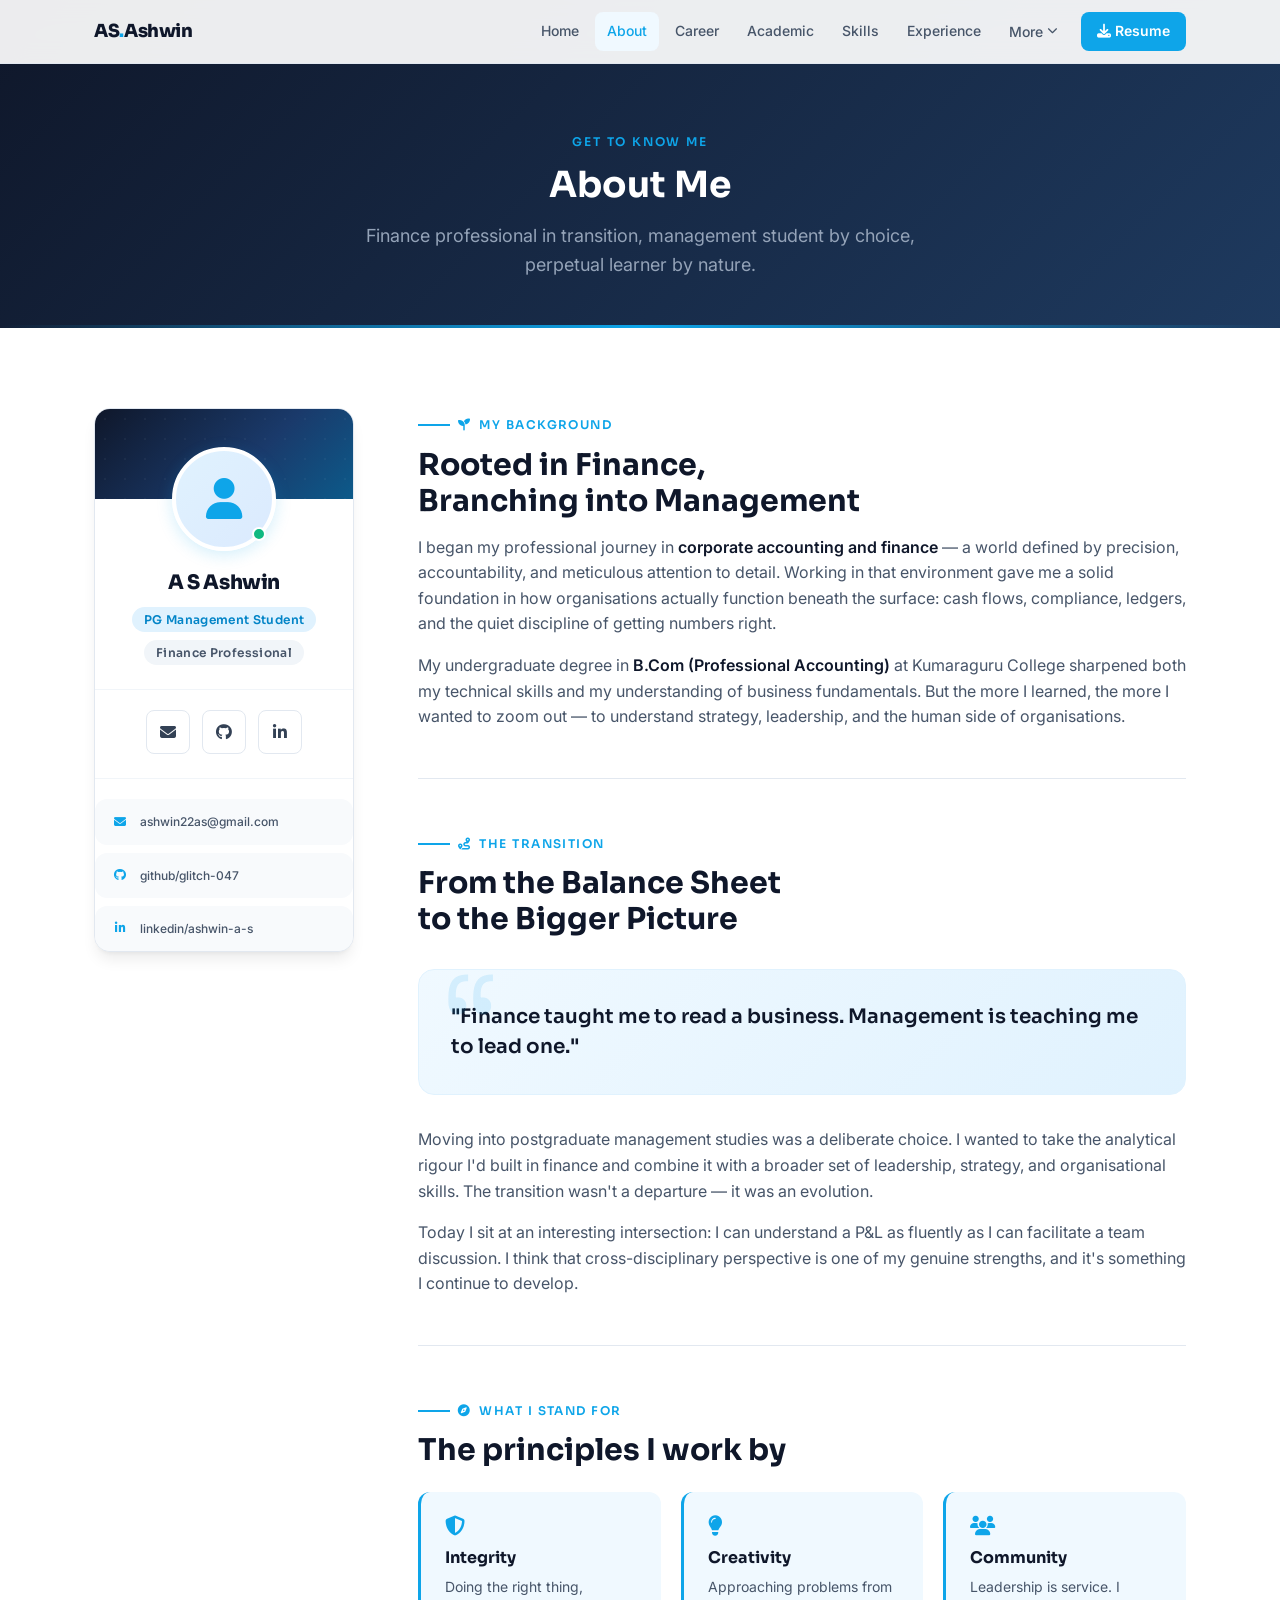
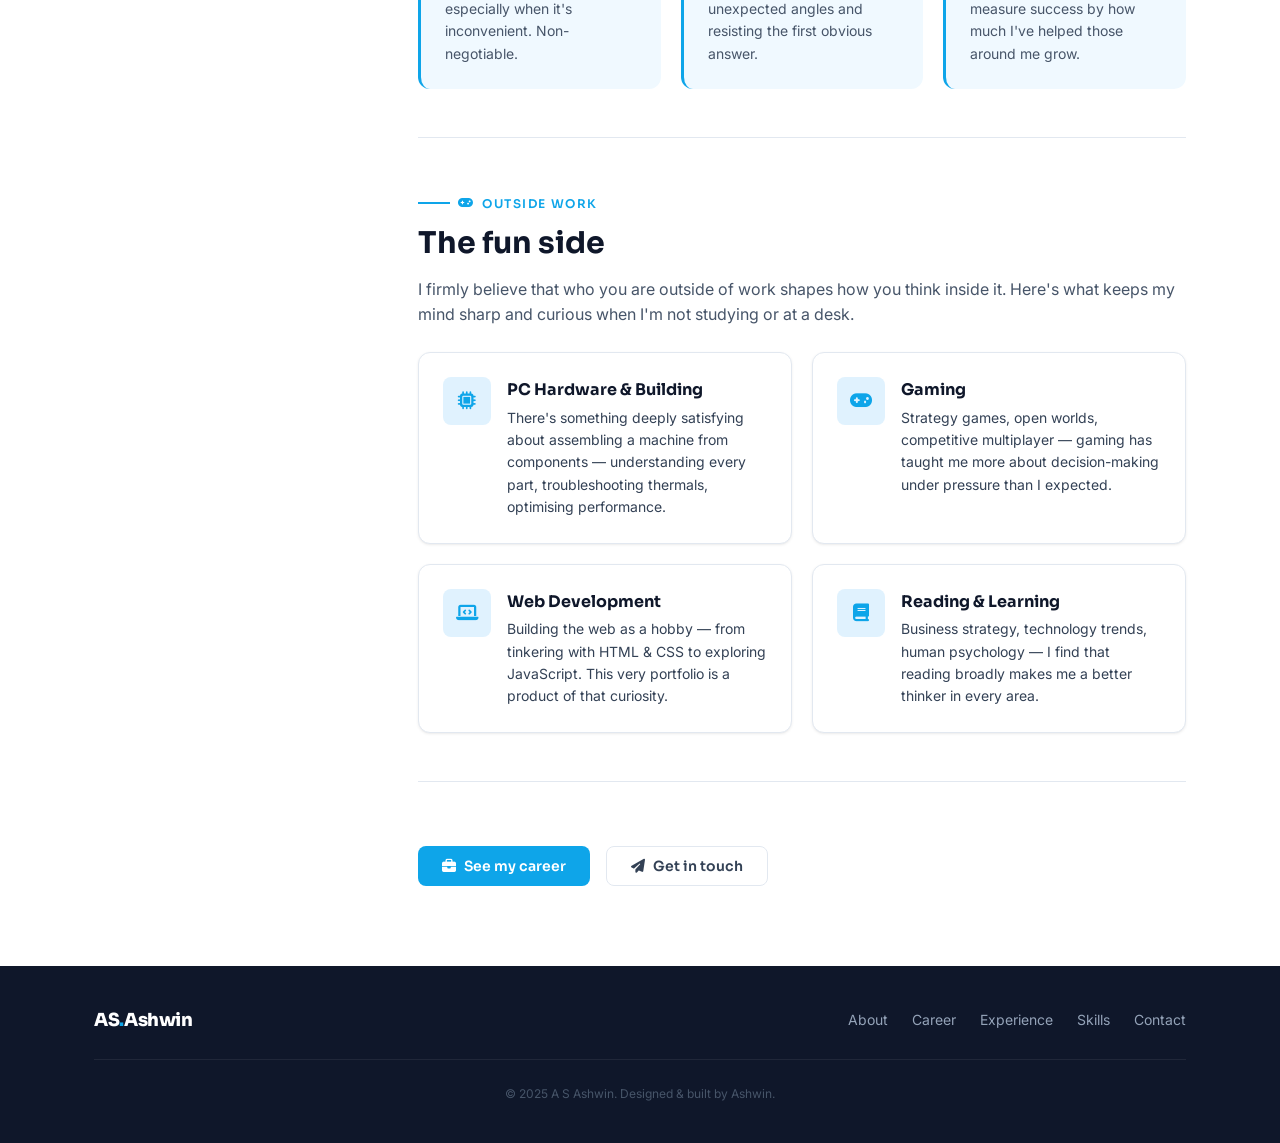
==== about.html @ 324b4b95 "Revamp about sidebar with new profile layout" ====
<!DOCTYPE html>
<html lang="en">
<head>
  <meta charset="UTF-8" />
  <meta name="viewport" content="width=device-width, initial-scale=1.0" />
  <title>About | A S Ashwin</title>
  <meta name="description" content="Learn more about A S Ashwin — finance background, postgraduate management journey, and personal interests." />
  <link rel="icon" href="favicon.ico" type="image/x-icon" />
  <link rel="stylesheet" href="https://cdnjs.cloudflare.com/ajax/libs/font-awesome/6.5.1/css/all.min.css" />
  <link rel="stylesheet" href="css/styles.css" />
  <style>
    /* ── About-specific layout ── */
    .about-main-layout {
      display: grid;
      grid-template-columns: 260px 1fr;
      gap: var(--space-16);
      align-items: start;
    }

    .about-sidebar {
      position: sticky;
      top: calc(var(--nav-height) + var(--space-8));
    }

    /* ── Profile card — redesigned ── */
    .profile-card {
      background: var(--white);
      border: 1px solid var(--slate-200);
      border-radius: var(--radius-xl);
      box-shadow: var(--shadow-lg);
      overflow: hidden;
      text-align: center;
    }

    /* Gradient banner at top */
    .profile-banner {
      height: 90px;
      background: linear-gradient(135deg, var(--slate-900) 0%, #1a3a6b 60%, #0c5a8a 100%);
      position: relative;
    }

    .profile-banner::after {
      content: '';
      position: absolute;
      inset: 0;
      background-image: radial-gradient(circle, rgba(255,255,255,0.04) 1px, transparent 1px);
      background-size: 20px 20px;
    }

    /* Avatar ring sits half on banner, half below */
    .profile-photo-wrap {
      position: relative;
      margin-top: -52px;
      margin-bottom: var(--space-4);
      display: flex;
      justify-content: center;
    }

    .profile-photo {
      width: 104px;
      height: 104px;
      border-radius: var(--radius-full);
      background: linear-gradient(135deg, var(--accent-light) 0%, #dbeafe 100%);
      display: flex;
      align-items: center;
      justify-content: center;
      font-size: 2.6rem;
      color: var(--accent);
      border: 4px solid var(--white);
      box-shadow: 0 4px 16px rgba(14,165,233,0.18);
      position: relative;
      z-index: 1;
    }

    /* Online dot */
    .profile-photo::after {
      content: '';
      position: absolute;
      bottom: 6px;
      right: 6px;
      width: 14px;
      height: 14px;
      background: #10B981;
      border-radius: 50%;
      border: 2.5px solid var(--white);
    }

    .profile-body {
      padding: 0 var(--space-6) var(--space-7);
    }

    .profile-name {
      font-family: var(--font-display);
      font-size: var(--text-xl);
      font-weight: 800;
      color: var(--slate-900);
      margin-bottom: var(--space-2);
      letter-spacing: -0.02em;
    }

    /* Role badges row */
    .profile-badges {
      display: flex;
      flex-wrap: wrap;
      justify-content: center;
      gap: var(--space-2);
      margin-bottom: var(--space-6);
    }

    .profile-badge {
      display: inline-block;
      padding: 3px var(--space-3);
      border-radius: var(--radius-full);
      font-size: var(--text-xs);
      font-weight: 600;
      font-family: var(--font-display);
      letter-spacing: 0.03em;
    }

    .profile-badge-primary {
      background: var(--accent-light);
      color: var(--accent-dark);
    }

    .profile-badge-secondary {
      background: var(--slate-100);
      color: var(--slate-600);
    }

    /* Divider */
    .profile-divider {
      height: 1px;
      background: var(--slate-100);
      margin-bottom: var(--space-5);
    }

    /* Social icon buttons */
    .profile-socials {
      display: flex;
      justify-content: center;
      gap: var(--space-3);
      margin-bottom: var(--space-6);
    }

    .profile-social-btn {
      width: 2.75rem;
      height: 2.75rem;
      border-radius: var(--radius-md);
      border: 1.5px solid var(--slate-200);
      display: flex;
      align-items: center;
      justify-content: center;
      color: var(--slate-500);
      font-size: var(--text-base);
      text-decoration: none;
      transition: all var(--transition);
      background: var(--white);
    }

    .profile-social-btn:hover {
      transform: translateY(-2px);
      box-shadow: var(--shadow-md);
    }

    .profile-social-btn.email:hover   { background: #FEF2F2; border-color: #FCA5A5; color: #DC2626; }
    .profile-social-btn.github:hover  { background: #F0F0F0; border-color: #666;    color: #111;    }
    .profile-social-btn.linkedin:hover{ background: #EFF6FF; border-color: #93C5FD; color: #0A66C2; }

    /* Contact rows */
    .profile-links {
      display: flex;
      flex-direction: column;
      gap: var(--space-2);
    }

    .profile-link {
      display: flex;
      align-items: center;
      gap: var(--space-3);
      padding: var(--space-3) var(--space-4);
      border-radius: var(--radius-lg);
      font-size: var(--text-xs);
      font-weight: 500;
      color: var(--slate-600);
      transition: all var(--transition);
      text-decoration: none;
      background: var(--slate-50);
      border: 1px solid transparent;
      word-break: break-all;
    }

    .profile-link i {
      color: var(--accent);
      width: 1rem;
      text-align: center;
      flex-shrink: 0;
    }

    .profile-link:hover {
      background: var(--accent-pale);
      border-color: var(--accent-light);
      color: var(--accent-dark);
    }

    /* ── Story blocks ── */
    .story-section {
      margin-bottom: var(--space-12);
      padding-bottom: var(--space-12);
      border-bottom: 1px solid var(--slate-200);
    }

    .story-section:last-child {
      border-bottom: none;
      margin-bottom: 0;
    }

    /* ── Values grid ── */
    .values-grid {
      display: grid;
      grid-template-columns: repeat(3, 1fr);
      gap: var(--space-5);
      margin-top: var(--space-6);
    }

    .value-card {
      padding: var(--space-6);
      background: var(--accent-pale);
      border-radius: var(--radius-lg);
      border-left: 3px solid var(--accent);
    }

    .value-card i {
      font-size: var(--text-xl);
      color: var(--accent);
      margin-bottom: var(--space-3);
      display: block;
    }

    .value-card h4 {
      font-size: var(--text-base);
      margin-bottom: var(--space-2);
    }

    .value-card p {
      font-size: var(--text-sm);
      margin-bottom: 0;
      line-height: 1.6;
    }

    /* ── Hobbies ── */
    .hobby-grid {
      display: grid;
      grid-template-columns: repeat(2, 1fr);
      gap: var(--space-5);
      margin-top: var(--space-6);
    }

    .hobby-card {
      display: flex;
      align-items: flex-start;
      gap: var(--space-4);
      padding: var(--space-6);
      background: var(--white);
      border: 1px solid var(--slate-200);
      border-radius: var(--radius-lg);
      box-shadow: var(--shadow-sm);
      transition: all var(--transition);
    }

    .hobby-card:hover {
      border-color: var(--accent);
      transform: translateY(-2px);
      box-shadow: var(--shadow-lg);
    }

    .hobby-icon {
      width: 3rem;
      height: 3rem;
      background: var(--accent-light);
      border-radius: var(--radius-md);
      display: flex;
      align-items: center;
      justify-content: center;
      color: var(--accent);
      font-size: var(--text-lg);
      flex-shrink: 0;
    }

    .hobby-title {
      font-family: var(--font-display);
      font-size: var(--text-base);
      font-weight: 700;
      color: var(--slate-900);
      margin-bottom: var(--space-1);
    }

    .hobby-desc {
      font-size: var(--text-sm);
      color: var(--slate-500);
      line-height: 1.6;
      margin-bottom: 0;
    }

    /* ── Transition callout ── */
    .callout {
      background: linear-gradient(135deg, var(--accent-pale), var(--accent-light));
      border: 1px solid var(--accent-light);
      border-radius: var(--radius-xl);
      padding: var(--space-8);
      margin-block: var(--space-8);
      position: relative;
      overflow: hidden;
    }

    .callout::before {
      content: '\201C';
      position: absolute;
      top: -0.5rem;
      left: var(--space-6);
      font-size: 8rem;
      color: var(--accent);
      opacity: 0.12;
      font-family: var(--font-display);
      line-height: 1;
      pointer-events: none;
    }

    .callout-text {
      font-size: var(--text-xl);
      font-weight: 600;
      color: var(--slate-900);
      font-family: var(--font-display);
      line-height: 1.5;
      margin-bottom: 0;
    }

    @media (max-width: 900px) {
      .about-main-layout {
        grid-template-columns: 1fr;
      }
      .about-sidebar { position: static; }
    }

    @media (max-width: 600px) {
      .values-grid, .hobby-grid { grid-template-columns: 1fr; }
    }
  </style>
</head>
<body>

    <!-- ── NAVIGATION ── -->
    <nav class="navbar" role="navigation" aria-label="Main navigation">
    <div class="container">
      <a href="index.html" class="nav-brand">AS<span>.</span>Ashwin</a>
      <button class="nav-toggle" id="navToggle" aria-label="Toggle menu" aria-expanded="false">
        <i class="fas fa-bars"></i>
      </button>
      <ul class="nav-links" id="navLinks" role="list">
        <li><a href="index.html">Home</a></li>
        <li><a href="about.html">About</a></li>
        <li><a href="career.html">Career</a></li>
        <li><a href="academic-journey.html">Academic</a></li>
        <li><a href="skills.html">Skills</a></li>
        <li><a href="experience.html">Experience</a></li>
        <li class="nav-dropdown" id="navDropdown">
          <button class="nav-dropdown-toggle" id="navDropdownToggle" aria-haspopup="true" aria-expanded="false">
            More <i class="fas fa-chevron-down"></i>
          </button>
          <div class="nav-dropdown-menu" role="menu">
            <a href="achievements.html" role="menuitem"><i class="fas fa-trophy"></i> Achievements</a>
            <a href="participation.html" role="menuitem"><i class="fas fa-certificate"></i> Participation</a>
            <a href="courses.html" role="menuitem"><i class="fas fa-book-open"></i> Courses</a>
            <a href="publications.html" role="menuitem"><i class="fas fa-scroll"></i> Publications</a>
            <div class="nav-dropdown-divider"></div>
            <a href="contact.html" role="menuitem"><i class="fas fa-paper-plane"></i> Contact</a>
          </div>
        </li>
        <li><a href="Ashwin-Resume.pdf" class="nav-resume" target="_blank"><i class="fas fa-download"></i> Resume</a></li>
      </ul>
    </div>
  </nav>

  <!-- ── PAGE HEADER ── -->
  <header class="page-header">
    <div class="container">
      <span class="eyebrow">Get to know me</span>
      <h1>About Me</h1>
      <p>Finance professional in transition, management student by choice, perpetual learner by nature.</p>
    </div>
  </header>

  <!-- ── MAIN CONTENT ── -->
  <main>
    <section class="section">
      <div class="container">
        <div class="about-main-layout">

          <!-- Sidebar -->
          
         <aside class="about-sidebar reveal">
  <div class="profile-card">

    <!-- Gradient banner -->
    <div class="profile-banner"></div>

    <!-- Avatar overlapping the banner -->
    <div class="profile-photo-wrap">
      <div class="profile-photo" aria-label="Profile photo placeholder">
        <i class="fas fa-user" aria-hidden="true"></i>
      </div>
    </div>

    <div class="profile-body">

      <!-- Name -->
      <p class="profile-name">A S Ashwin</p>

      <!-- Role badges -->
      <div class="profile-badges">
        <span class="profile-badge profile-badge-primary">PG Management Student</span>
        <span class="profile-badge profile-badge-secondary">Finance Professional</span>
      </div>

      <div class="profile-divider"></div>

      <!-- Social icon buttons -->
      <div class="profile-socials">
        <a href="mailto:ashwin22as@gmail.com" class="profile-social-btn email" title="Email">
          <i class="fas fa-envelope"></i>
        </a>
        <a href="https://github.com/glitch-047" target="_blank" rel="noopener" class="profile-social-btn github" title="GitHub">
          <i class="fab fa-github"></i>
        </a>
        <a href="https://www.linkedin.com/in/ashwin-a-s-323aa7279" target="_blank" rel="noopener" class="profile-social-btn linkedin" title="LinkedIn">
          <i class="fab fa-linkedin-in"></i>
        </a>
      </div>

      <div class="profile-divider"></div>

      <!-- Contact detail rows -->
      <div class="profile-links">
        <a href="mailto:ashwin22as@gmail.com" class="profile-link">
          <i class="fas fa-envelope"></i>
          ashwin22as@gmail.com
        </a>
        <a href="https://github.com/glitch-047" target="_blank" rel="noopener" class="profile-link">
          <i class="fab fa-github"></i>
          github/glitch-047
        </a>
        <a href="https://www.linkedin.com/in/ashwin-a-s-323aa7279" target="_blank" rel="noopener" class="profile-link">
          <i class="fab fa-linkedin-in"></i>
          linkedin/ashwin-a-s
        </a>
      </div>

    </div><!-- end .profile-body -->
  </div><!-- end .profile-card -->
</aside>

          <!-- Story content -->
          <article>

            <!-- Background -->
            <div class="story-section reveal">
              <p class="section-label"><i class="fas fa-seedling" aria-hidden="true"></i> My Background</p>
              <h2 class="section-heading">Rooted in Finance,<br>Branching into Management</h2>
              <p>
                I began my professional journey in <strong>corporate accounting and finance</strong> — a world defined by precision, accountability, and meticulous attention to detail. Working in that environment gave me a solid foundation in how organisations actually function beneath the surface: cash flows, compliance, ledgers, and the quiet discipline of getting numbers right.
              </p>
              <p>
                My undergraduate degree in <strong>B.Com (Professional Accounting)</strong> at Kumaraguru College sharpened both my technical skills and my understanding of business fundamentals. But the more I learned, the more I wanted to zoom out — to understand strategy, leadership, and the human side of organisations.
              </p>
            </div>

            <!-- Transition -->
            <div class="story-section reveal">
              <p class="section-label"><i class="fas fa-route" aria-hidden="true"></i> The Transition</p>
              <h2 class="section-heading">From the Balance Sheet<br>to the Bigger Picture</h2>

              <div class="callout">
                <p class="callout-text">
                  "Finance taught me to read a business. Management is teaching me to lead one."
                </p>
              </div>

              <p>
                Moving into postgraduate management studies was a deliberate choice. I wanted to take the analytical rigour I'd built in finance and combine it with a broader set of leadership, strategy, and organisational skills. The transition wasn't a departure — it was an evolution.
              </p>
              <p>
                Today I sit at an interesting intersection: I can understand a P&amp;L as fluently as I can facilitate a team discussion. I think that cross-disciplinary perspective is one of my genuine strengths, and it's something I continue to develop.
              </p>
            </div>

            <!-- Values -->
            <div class="story-section reveal">
              <p class="section-label"><i class="fas fa-compass" aria-hidden="true"></i> What I Stand For</p>
              <h2 class="section-heading">The principles I work by</h2>
              <div class="values-grid">
                <div class="value-card">
                  <i class="fas fa-shield-halved" aria-hidden="true"></i>
                  <h4>Integrity</h4>
                  <p>Doing the right thing, especially when it's inconvenient. Non-negotiable.</p>
                </div>
                <div class="value-card">
                  <i class="fas fa-lightbulb" aria-hidden="true"></i>
                  <h4>Creativity</h4>
                  <p>Approaching problems from unexpected angles and resisting the first obvious answer.</p>
                </div>
                <div class="value-card">
                  <i class="fas fa-users" aria-hidden="true"></i>
                  <h4>Community</h4>
                  <p>Leadership is service. I measure success by how much I've helped those around me grow.</p>
                </div>
              </div>
            </div>

            <!-- Hobbies -->
            <div class="story-section reveal">
              <p class="section-label"><i class="fas fa-gamepad" aria-hidden="true"></i> Outside Work</p>
              <h2 class="section-heading">The fun side</h2>
              <p>
                I firmly believe that who you are outside of work shapes how you think inside it. Here's what keeps my mind sharp and curious when I'm not studying or at a desk.
              </p>
              <div class="hobby-grid">
                <div class="hobby-card">
                  <div class="hobby-icon"><i class="fas fa-microchip" aria-hidden="true"></i></div>
                  <div>
                    <p class="hobby-title">PC Hardware &amp; Building</p>
                    <p class="hobby-desc">There's something deeply satisfying about assembling a machine from components — understanding every part, troubleshooting thermals, optimising performance.</p>
                  </div>
                </div>
                <div class="hobby-card">
                  <div class="hobby-icon"><i class="fas fa-gamepad" aria-hidden="true"></i></div>
                  <div>
                    <p class="hobby-title">Gaming</p>
                    <p class="hobby-desc">Strategy games, open worlds, competitive multiplayer — gaming has taught me more about decision-making under pressure than I expected.</p>
                  </div>
                </div>
                <div class="hobby-card">
                  <div class="hobby-icon"><i class="fas fa-laptop-code" aria-hidden="true"></i></div>
                  <div>
                    <p class="hobby-title">Web Development</p>
                    <p class="hobby-desc">Building the web as a hobby — from tinkering with HTML &amp; CSS to exploring JavaScript. This very portfolio is a product of that curiosity.</p>
                  </div>
                </div>
                <div class="hobby-card">
                  <div class="hobby-icon"><i class="fas fa-book" aria-hidden="true"></i></div>
                  <div>
                    <p class="hobby-title">Reading &amp; Learning</p>
                    <p class="hobby-desc">Business strategy, technology trends, human psychology — I find that reading broadly makes me a better thinker in every area.</p>
                  </div>
                </div>
              </div>
            </div>

            <!-- CTA -->
            <div class="reveal" style="display:flex; gap: var(--space-4); flex-wrap:wrap; padding-top: var(--space-4);">
              <a href="career.html" class="btn btn-primary">
                <i class="fas fa-briefcase"></i> See my career
              </a>
              <a href="contact.html" class="btn btn-ghost">
                <i class="fas fa-paper-plane"></i> Get in touch
              </a>
            </div>

          </article>
        </div>
      </div>
    </section>
  </main>

  <!-- ── FOOTER ── -->
    <footer class="footer" role="contentinfo">
    <div class="container">
      <div class="footer-inner">
        <a href="index.html" class="footer-brand">AS<span>.</span>Ashwin</a>
        <nav class="footer-links" aria-label="Footer navigation">
          <a href="about.html">About</a>
          <a href="career.html">Career</a>
          <a href="experience.html">Experience</a>
          <a href="skills.html">Skills</a>
          <a href="contact.html">Contact</a>
        </nav>
      </div>
      <p class="footer-copy">&copy; 2025 A S Ashwin. Designed &amp; built by Ashwin.</p>
    </div>
  </footer>

  
  <button class="scroll-top-btn" id="scrollTopBtn" aria-label="Back to top"><i class="fas fa-chevron-up"></i></button>
  <script>
    const navToggle = document.getElementById('navToggle');
    const navLinks  = document.getElementById('navLinks');
    const navDropdown = document.getElementById('navDropdown');
    const navDropdownToggle = document.getElementById('navDropdownToggle');

    navToggle.addEventListener('click', () => {
      const open = navLinks.classList.toggle('open');
      navToggle.setAttribute('aria-expanded', open);
      navToggle.querySelector('i').className = open ? 'fas fa-times' : 'fas fa-bars';
    });

    navDropdownToggle.addEventListener('click', (e) => {
      e.stopPropagation();
      const open = navDropdown.classList.toggle('open');
      navDropdownToggle.setAttribute('aria-expanded', open);
    });

    document.addEventListener('click', (e) => {
      if (!navDropdown.contains(e.target)) navDropdown.classList.remove('open');
    });

    const page = window.location.pathname.split('/').pop() || 'index.html';
    document.querySelectorAll('.nav-links a, .nav-dropdown-menu a').forEach(a => {
      if (a.getAttribute('href') === page) {
        a.classList.add('active');
        const dd = a.closest('.nav-dropdown');
        if (dd) dd.querySelector('.nav-dropdown-toggle').style.color = 'var(--accent)';
      }
    });

    const scrollBtn = document.getElementById('scrollTopBtn');
    if (scrollBtn) {
      window.addEventListener('scroll', () => scrollBtn.classList.toggle('visible', window.scrollY > 400));
      scrollBtn.addEventListener('click', () => window.scrollTo({ top: 0, behavior: 'smooth' }));
    }

    const obs = new IntersectionObserver(es => es.forEach(e => { if(e.isIntersecting) e.target.classList.add('visible'); }), {threshold:0.1});
    document.querySelectorAll('.reveal').forEach(el => obs.observe(el));
  </script>
</body>
</html>
---- css/styles.css ----
/* ============================================================
   A S Ashwin Portfolio — styles.css
   Shared across all 11 pages
   ============================================================ */

/* ── Google Fonts ─────────────────────────────────────────── */
@import url('https://fonts.googleapis.com/css2?family=Sora:wght@300;400;600;700;800&family=Inter:wght@300;400;500;600&display=swap');

/* ── Design Tokens ────────────────────────────────────────── */
:root {
  /* Colors */
  --slate-900:   #0F172A;
  --slate-700:   #334155;
  --slate-600:   #475569;
  --slate-400:   #94A3B8;
  --slate-200:   #E2E8F0;
  --slate-100:   #F1F5F9;
  --slate-50:    #F8FAFC;
  --white:       #FFFFFF;
  --accent:      #0EA5E9;
  --accent-dark: #0284C7;
  --accent-light:#E0F2FE;
  --accent-pale: #F0F9FF;

  /* Typography */
  --font-display: 'Sora', sans-serif;
  --font-body:    'Inter', sans-serif;

  /* Type Scale */
  --text-xs:   0.75rem;
  --text-sm:   0.875rem;
  --text-base: 1rem;
  --text-lg:   1.125rem;
  --text-xl:   1.25rem;
  --text-2xl:  1.5rem;
  --text-3xl:  1.875rem;
  --text-4xl:  2.25rem;
  --text-5xl:  3rem;
  --text-6xl:  3.75rem;

  /* Spacing */
  --space-1:  0.25rem;
  --space-2:  0.5rem;
  --space-3:  0.75rem;
  --space-4:  1rem;
  --space-5:  1.25rem;
  --space-6:  1.5rem;
  --space-8:  2rem;
  --space-10: 2.5rem;
  --space-12: 3rem;
  --space-16: 4rem;
  --space-20: 5rem;
  --space-24: 6rem;

  /* Shadows */
  --shadow-sm:  0 1px 3px 0 rgb(0 0 0 / 0.07), 0 1px 2px -1px rgb(0 0 0 / 0.07);
  --shadow-md:  0 4px 6px -1px rgb(0 0 0 / 0.07), 0 2px 4px -2px rgb(0 0 0 / 0.07);
  --shadow-lg:  0 10px 15px -3px rgb(0 0 0 / 0.08), 0 4px 6px -4px rgb(0 0 0 / 0.08);
  --shadow-xl:  0 20px 25px -5px rgb(0 0 0 / 0.08), 0 8px 10px -6px rgb(0 0 0 / 0.08);

  /* Borders */
  --radius-sm:  0.375rem;
  --radius-md:  0.5rem;
  --radius-lg:  0.75rem;
  --radius-xl:  1rem;
  --radius-full: 9999px;

  /* Nav height */
  --nav-height: 4rem;

  /* Transition */
  --transition: 0.2s ease;
}

/* ── Reset & Base ─────────────────────────────────────────── */
*, *::before, *::after { box-sizing: border-box; margin: 0; padding: 0; }

html { scroll-behavior: smooth; font-size: 16px; }

body {
  font-family: var(--font-body);
  background-color: var(--white);
  color: var(--slate-700);
  line-height: 1.6;
  -webkit-font-smoothing: antialiased;
}

img { max-width: 100%; display: block; }
a  { color: inherit; text-decoration: none; }
ul { list-style: none; }

/* ── Layout Utilities ─────────────────────────────────────── */
.container {
  width: 100%;
  max-width: 1140px;
  margin-inline: auto;
  padding-inline: var(--space-6);
}

.section {
  padding-block: var(--space-20);
}

.section--alt {
  background-color: var(--slate-50);
}

/* ── Typography ───────────────────────────────────────────── */
h1, h2, h3, h4, h5 {
  font-family: var(--font-display);
  color: var(--slate-900);
  line-height: 1.2;
  font-weight: 700;
}

h1 { font-size: var(--text-5xl); }
h2 { font-size: var(--text-3xl); }
h3 { font-size: var(--text-xl); }
h4 { font-size: var(--text-lg); }

p { margin-bottom: var(--space-4); color: var(--slate-600); }
p:last-child { margin-bottom: 0; }

strong { color: var(--slate-900); font-weight: 600; }

/* ── Page Header (inner pages) ────────────────────────────── */
.page-header {
  padding-top: calc(var(--nav-height) + var(--space-16));
  padding-bottom: var(--space-12);
  background: linear-gradient(135deg, var(--slate-900) 0%, #1e3a5f 100%);
  text-align: center;
  position: relative;
  overflow: hidden;
}

.page-header::after {
  content: '';
  position: absolute;
  bottom: 0; left: 0; right: 0;
  height: 3px;
  background: linear-gradient(90deg, transparent, var(--accent), transparent);
}

.page-header .eyebrow {
  display: inline-block;
  font-size: var(--text-xs);
  font-weight: 600;
  letter-spacing: 0.15em;
  text-transform: uppercase;
  color: var(--accent);
  margin-bottom: var(--space-3);
  font-family: var(--font-display);
}

.page-header h1 {
  color: var(--white);
  font-size: var(--text-4xl);
  margin-bottom: var(--space-4);
}

.page-header p {
  color: var(--slate-400);
  font-size: var(--text-lg);
  max-width: 600px;
  margin-inline: auto;
}

/* ── Section Labels ───────────────────────────────────────── */
.section-label {
  display: inline-flex;
  align-items: center;
  gap: var(--space-2);
  font-size: var(--text-xs);
  font-weight: 600;
  letter-spacing: 0.12em;
  text-transform: uppercase;
  color: var(--accent);
  font-family: var(--font-display);
  margin-bottom: var(--space-3);
}

.section-label::before {
  content: '';
  display: block;
  width: 2rem;
  height: 2px;
  background-color: var(--accent);
  flex-shrink: 0;
}

.section-heading {
  font-size: var(--text-3xl);
  color: var(--slate-900);
  margin-bottom: var(--space-4);
}

.section-subheading {
  font-size: var(--text-lg);
  color: var(--slate-600);
  max-width: 580px;
  margin-bottom: var(--space-12);
  line-height: 1.7;
}

/* ── Buttons ──────────────────────────────────────────────── */
.btn {
  display: inline-flex;
  align-items: center;
  gap: var(--space-2);
  padding: var(--space-3) var(--space-6);
  border-radius: var(--radius-md);
  font-family: var(--font-display);
  font-size: var(--text-sm);
  font-weight: 600;
  cursor: pointer;
  transition: all var(--transition);
  border: none;
  text-decoration: none;
  line-height: 1;
}

.btn-primary {
  background-color: var(--accent);
  color: var(--white);
}
.btn-primary:hover {
  background-color: var(--accent-dark);
  transform: translateY(-1px);
  box-shadow: 0 4px 12px rgb(14 165 233 / 0.35);
}

.btn-outline {
  background-color: transparent;
  color: var(--accent);
  border: 1.5px solid var(--accent);
}
.btn-outline:hover {
  background-color: var(--accent-pale);
  transform: translateY(-1px);
}

.btn-ghost {
  background-color: transparent;
  color: var(--slate-700);
  border: 1.5px solid var(--slate-200);
}
.btn-ghost:hover {
  background-color: var(--slate-100);
  transform: translateY(-1px);
}

/* ── Cards ────────────────────────────────────────────────── */
.card {
  background: var(--white);
  border-radius: var(--radius-lg);
  box-shadow: var(--shadow-md);
  border: 1px solid var(--slate-200);
  padding: var(--space-8);
  transition: box-shadow var(--transition), transform var(--transition);
}

.card:hover {
  box-shadow: var(--shadow-xl);
  transform: translateY(-2px);
}

/* ── Tags / Badges ────────────────────────────────────────── */
.tag {
  display: inline-block;
  padding: var(--space-1) var(--space-3);
  background-color: var(--accent-light);
  color: var(--accent-dark);
  border-radius: var(--radius-full);
  font-size: var(--text-xs);
  font-weight: 600;
  font-family: var(--font-display);
  letter-spacing: 0.04em;
}

.tag-slate {
  background-color: var(--slate-100);
  color: var(--slate-600);
}

/* ── Timeline (career / academic pages) ──────────────────── */
.timeline {
  position: relative;
  padding-left: var(--space-12);
}

.timeline::before {
  content: '';
  position: absolute;
  left: 0;
  top: 0.5rem;
  bottom: 0;
  width: 2px;
  background: linear-gradient(180deg, var(--accent) 0%, var(--slate-200) 100%);
  border-radius: var(--radius-full);
}

.timeline-item {
  position: relative;
  margin-bottom: var(--space-12);
}

.timeline-item:last-child {
  margin-bottom: 0;
}

.timeline-item::before {
  content: '';
  position: absolute;
  left: calc(-1 * var(--space-12) + var(--space-2) * -0.5);
  top: 0.45rem;
  width: 0.65rem;
  height: 0.65rem;
  background-color: var(--accent);
  border-radius: var(--radius-full);
  border: 2px solid var(--white);
  box-shadow: 0 0 0 2px var(--accent);
}

.timeline-date {
  font-size: var(--text-xs);
  font-weight: 600;
  letter-spacing: 0.1em;
  text-transform: uppercase;
  color: var(--accent);
  font-family: var(--font-display);
  margin-bottom: var(--space-2);
}

.timeline-title {
  font-size: var(--text-xl);
  color: var(--slate-900);
  margin-bottom: var(--space-1);
}

.timeline-org {
  font-size: var(--text-sm);
  color: var(--slate-500);
  font-weight: 500;
  margin-bottom: var(--space-3);
}

.timeline-body {
  font-size: var(--text-base);
  color: var(--slate-600);
  line-height: 1.7;
}

.timeline-body ul {
  list-style: disc;
  padding-left: var(--space-5);
  margin-top: var(--space-2);
}

.timeline-body ul li {
  margin-bottom: var(--space-1);
}

/* ── Grid helpers ─────────────────────────────────────────── */
.grid-2 {
  display: grid;
  grid-template-columns: repeat(2, 1fr);
  gap: var(--space-8);
}

.grid-3 {
  display: grid;
  grid-template-columns: repeat(3, 1fr);
  gap: var(--space-8);
}

/* ── Navigation ───────────────────────────────────────────── */
.navbar {
  position: fixed;
  top: 0; left: 0; right: 0;
  height: var(--nav-height);
  background: rgba(255, 255, 255, 0.92);
  backdrop-filter: blur(12px);
  -webkit-backdrop-filter: blur(12px);
  border-bottom: 1px solid var(--slate-200);
  z-index: 1000;
  display: flex;
  align-items: center;
}

.navbar .container {
  display: flex;
  align-items: center;
  justify-content: space-between;
  height: 100%;
}

.nav-brand {
  font-family: var(--font-display);
  font-size: var(--text-lg);
  font-weight: 800;
  color: var(--slate-900);
  letter-spacing: -0.02em;
}

.nav-brand span { color: var(--accent); }

.nav-links {
  display: flex;
  align-items: center;
  gap: var(--space-1);
}

.nav-links a {
  display: block;
  padding: var(--space-2) var(--space-3);
  font-size: var(--text-sm);
  font-weight: 500;
  color: var(--slate-600);
  border-radius: var(--radius-md);
  transition: color var(--transition), background-color var(--transition);
  white-space: nowrap;
}

.nav-links a:hover,
.nav-links a.active {
  color: var(--accent);
  background-color: var(--accent-pale);
}

.nav-resume {
  padding: var(--space-2) var(--space-4) !important;
  background-color: var(--accent) !important;
  color: var(--white) !important;
  border-radius: var(--radius-md) !important;
  font-weight: 600 !important;
  margin-left: var(--space-2) !important;
}

.nav-resume:hover {
  background-color: var(--accent-dark) !important;
  color: var(--white) !important;
}

.nav-toggle {
  display: none;
  background: none;
  border: none;
  cursor: pointer;
  padding: var(--space-2);
  color: var(--slate-900);
  font-size: var(--text-xl);
}

/* ── Footer ───────────────────────────────────────────────── */
.footer {
  background-color: var(--slate-900);
  color: var(--slate-400);
  padding-block: var(--space-10);
}

.footer-inner {
  display: flex;
  align-items: center;
  justify-content: space-between;
  flex-wrap: wrap;
  gap: var(--space-4);
}

.footer-brand {
  font-family: var(--font-display);
  font-size: var(--text-lg);
  font-weight: 800;
  color: var(--white);
  letter-spacing: -0.02em;
}

.footer-brand span { color: var(--accent); }

.footer-links {
  display: flex;
  gap: var(--space-6);
}

.footer-links a {
  font-size: var(--text-sm);
  color: var(--slate-400);
  transition: color var(--transition);
}

.footer-links a:hover { color: var(--accent); }

.footer-copy {
  font-size: var(--text-xs);
  color: var(--slate-600);
  width: 100%;
  text-align: center;
  margin-top: var(--space-6);
  padding-top: var(--space-6);
  border-top: 1px solid rgba(255,255,255,0.07);
}

/* ── Reveal Animation ─────────────────────────────────────── */
.reveal {
  opacity: 0;
  transform: translateY(1.5rem);
  transition: opacity 0.55s ease, transform 0.55s ease;
}

.reveal.visible {
  opacity: 1;
  transform: translateY(0);
}

/* ── Skill Bars / Tags ────────────────────────────────────── */
.skill-grid {
  display: flex;
  flex-wrap: wrap;
  gap: var(--space-3);
}

.skill-tag {
  display: inline-flex;
  align-items: center;
  gap: var(--space-2);
  padding: var(--space-2) var(--space-4);
  background: var(--white);
  border: 1.5px solid var(--slate-200);
  border-radius: var(--radius-full);
  font-size: var(--text-sm);
  font-weight: 500;
  color: var(--slate-700);
  transition: all var(--transition);
}

.skill-tag:hover {
  border-color: var(--accent);
  color: var(--accent);
  background: var(--accent-pale);
}

.skill-tag i {
  font-size: var(--text-base);
  color: var(--accent);
}

/* ── Certificate / Achievement Cards ─────────────────────── */
.cert-card {
  background: var(--white);
  border: 1px solid var(--slate-200);
  border-radius: var(--radius-lg);
  padding: var(--space-6);
  transition: all var(--transition);
  display: flex;
  flex-direction: column;
  gap: var(--space-3);
  box-shadow: var(--shadow-sm);
}

.cert-card:hover {
  border-color: var(--accent);
  box-shadow: var(--shadow-lg);
  transform: translateY(-2px);
}

.cert-icon {
  width: 3rem;
  height: 3rem;
  background: var(--accent-light);
  border-radius: var(--radius-md);
  display: flex;
  align-items: center;
  justify-content: center;
  font-size: var(--text-xl);
  color: var(--accent);
}

.cert-title {
  font-family: var(--font-display);
  font-size: var(--text-base);
  font-weight: 600;
  color: var(--slate-900);
  line-height: 1.3;
}

.cert-meta {
  font-size: var(--text-xs);
  color: var(--slate-500);
  font-weight: 500;
}

/* ── Contact Page ─────────────────────────────────────────── */
.contact-link-card {
  display: flex;
  align-items: center;
  gap: var(--space-5);
  padding: var(--space-6) var(--space-8);
  background: var(--white);
  border: 1px solid var(--slate-200);
  border-radius: var(--radius-lg);
  transition: all var(--transition);
  box-shadow: var(--shadow-sm);
  text-decoration: none;
}

.contact-link-card:hover {
  border-color: var(--accent);
  transform: translateX(var(--space-2));
  box-shadow: var(--shadow-lg);
}

.contact-link-icon {
  width: 3.5rem;
  height: 3.5rem;
  background: var(--accent-light);
  border-radius: var(--radius-lg);
  display: flex;
  align-items: center;
  justify-content: center;
  font-size: var(--text-xl);
  color: var(--accent);
  flex-shrink: 0;
}

.contact-link-text strong {
  display: block;
  font-size: var(--text-base);
  color: var(--slate-900);
  font-weight: 600;
}

.contact-link-text span {
  font-size: var(--text-sm);
  color: var(--slate-500);
}

/* ── Publication placeholder ──────────────────────────────── */
.pub-placeholder {
  border: 2px dashed var(--slate-200);
  border-radius: var(--radius-lg);
  padding: var(--space-12);
  text-align: center;
  color: var(--slate-400);
  font-size: var(--text-base);
}

.pub-placeholder i {
  font-size: var(--text-4xl);
  margin-bottom: var(--space-4);
  display: block;
  opacity: 0.4;
}

/* ── Stats row ────────────────────────────────────────────── */
.stats-row {
  display: flex;
  gap: var(--space-8);
  flex-wrap: wrap;
}

.stat-item { text-align: center; }

.stat-number {
  display: block;
  font-family: var(--font-display);
  font-size: var(--text-4xl);
  font-weight: 800;
  color: var(--slate-900);
  line-height: 1;
  margin-bottom: var(--space-1);
}

.stat-label {
  font-size: var(--text-xs);
  text-transform: uppercase;
  letter-spacing: 0.1em;
  color: var(--slate-400);
  font-weight: 600;
}

/* ── Mobile ───────────────────────────────────────────────── */
@media (max-width: 768px) {
  h1 { font-size: var(--text-4xl); }
  h2 { font-size: var(--text-2xl); }

  .nav-links {
    display: none;
    position: absolute;
    top: var(--nav-height);
    left: 0; right: 0;
    background: var(--white);
    flex-direction: column;
    align-items: stretch;
    padding: var(--space-4);
    border-bottom: 1px solid var(--slate-200);
    box-shadow: var(--shadow-lg);
    gap: var(--space-1);
  }

  .nav-links.open { display: flex; }

  .nav-links a {
    padding: var(--space-3) var(--space-4);
  }

  .nav-resume {
    margin-left: 0 !important;
  }

  .nav-toggle { display: flex; }

  .grid-2, .grid-3 {
    grid-template-columns: 1fr;
  }

  .timeline { padding-left: var(--space-8); }

  .page-header h1 { font-size: var(--text-3xl); }

  .stats-row { gap: var(--space-6); justify-content: center; }

  .footer-inner { flex-direction: column; align-items: flex-start; }
}

@media (max-width: 480px) {
  .container { padding-inline: var(--space-4); }
  .section { padding-block: var(--space-12); }
}

/* ── Reduced Motion ───────────────────────────────────────── */
@media (prefers-reduced-motion: reduce) {
  *, *::before, *::after { transition: none !important; animation: none !important; }
  .reveal { opacity: 1; transform: none; }
}

/* ── Dropdown nav (More menu) ─────────────────────────────── */
.nav-dropdown {
  position: relative;
}

.nav-dropdown-toggle {
  display: flex;
  align-items: center;
  gap: var(--space-1);
  padding: var(--space-2) var(--space-3);
  font-size: var(--text-sm);
  font-weight: 500;
  color: var(--slate-600);
  border-radius: var(--radius-md);
  cursor: pointer;
  transition: color var(--transition), background-color var(--transition);
  background: none;
  border: none;
  font-family: var(--font-body);
  white-space: nowrap;
}

.nav-dropdown-toggle:hover,
.nav-dropdown.open .nav-dropdown-toggle {
  color: var(--accent);
  background-color: var(--accent-pale);
}

.nav-dropdown-toggle i {
  font-size: 0.65rem;
  transition: transform var(--transition);
}

.nav-dropdown.open .nav-dropdown-toggle i {
  transform: rotate(180deg);
}

.nav-dropdown-menu {
  display: none;
  position: absolute;
  top: calc(100% + var(--space-2));
  right: 0;
  min-width: 200px;
  background: var(--white);
  border: 1px solid var(--slate-200);
  border-radius: var(--radius-lg);
  box-shadow: var(--shadow-xl);
  padding: var(--space-2);
  z-index: 999;
}

.nav-dropdown.open .nav-dropdown-menu {
  display: block;
}

.nav-dropdown-menu a {
  display: flex;
  align-items: center;
  gap: var(--space-3);
  padding: var(--space-3) var(--space-4);
  font-size: var(--text-sm);
  font-weight: 500;
  color: var(--slate-600);
  border-radius: var(--radius-md);
  transition: all var(--transition);
  text-decoration: none;
}

.nav-dropdown-menu a i {
  width: 1.1rem;
  text-align: center;
  color: var(--accent);
  font-size: var(--text-sm);
}

.nav-dropdown-menu a:hover,
.nav-dropdown-menu a.active {
  background: var(--accent-pale);
  color: var(--accent);
}

.nav-dropdown-divider {
  height: 1px;
  background: var(--slate-200);
  margin: var(--space-2) 0;
}

/* Mobile: dropdown becomes flat list items */
@media (max-width: 768px) {
  .nav-dropdown { width: 100%; }

  .nav-dropdown-toggle {
    width: 100%;
    padding: var(--space-3) var(--space-4);
    justify-content: space-between;
  }

  .nav-dropdown-menu {
    position: static;
    box-shadow: none;
    border: none;
    border-radius: 0;
    border-left: 2px solid var(--accent-light);
    margin-left: var(--space-4);
    padding: var(--space-1) 0;
    background: var(--slate-50);
  }

  .nav-dropdown.open .nav-dropdown-menu { display: block; }
}

/* ── Scroll-to-top button ─────────────────────────────────── */
.scroll-top-btn {
  position: fixed;
  bottom: var(--space-8);
  right: var(--space-8);
  width: 2.75rem;
  height: 2.75rem;
  background: var(--accent);
  color: var(--white);
  border: none;
  border-radius: var(--radius-full);
  cursor: pointer;
  font-size: var(--text-base);
  box-shadow: var(--shadow-lg);
  display: flex;
  align-items: center;
  justify-content: center;
  opacity: 0;
  pointer-events: none;
  transform: translateY(1rem);
  transition: opacity var(--transition), transform var(--transition);
  z-index: 900;
}

.scroll-top-btn.visible {
  opacity: 1;
  pointer-events: auto;
  transform: translateY(0);
}

.scroll-top-btn:hover {
  background: var(--accent-dark);
}
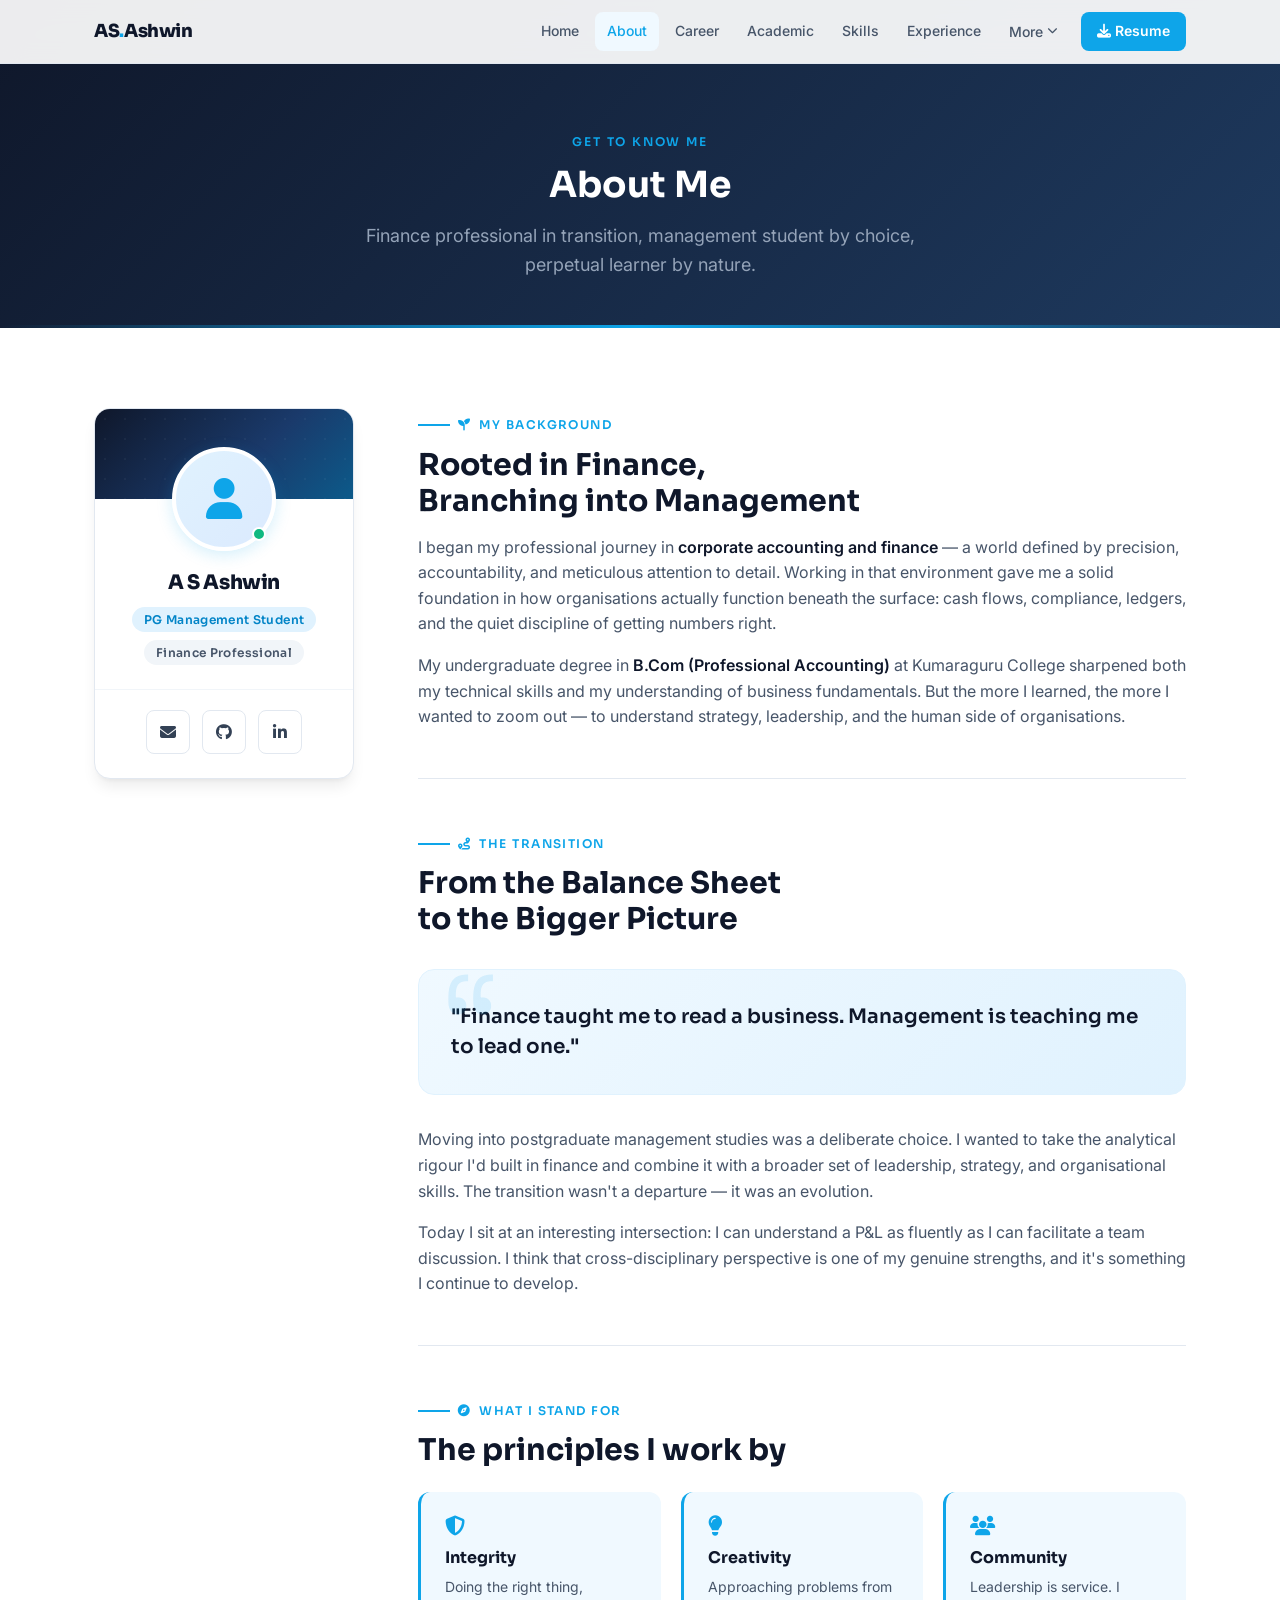
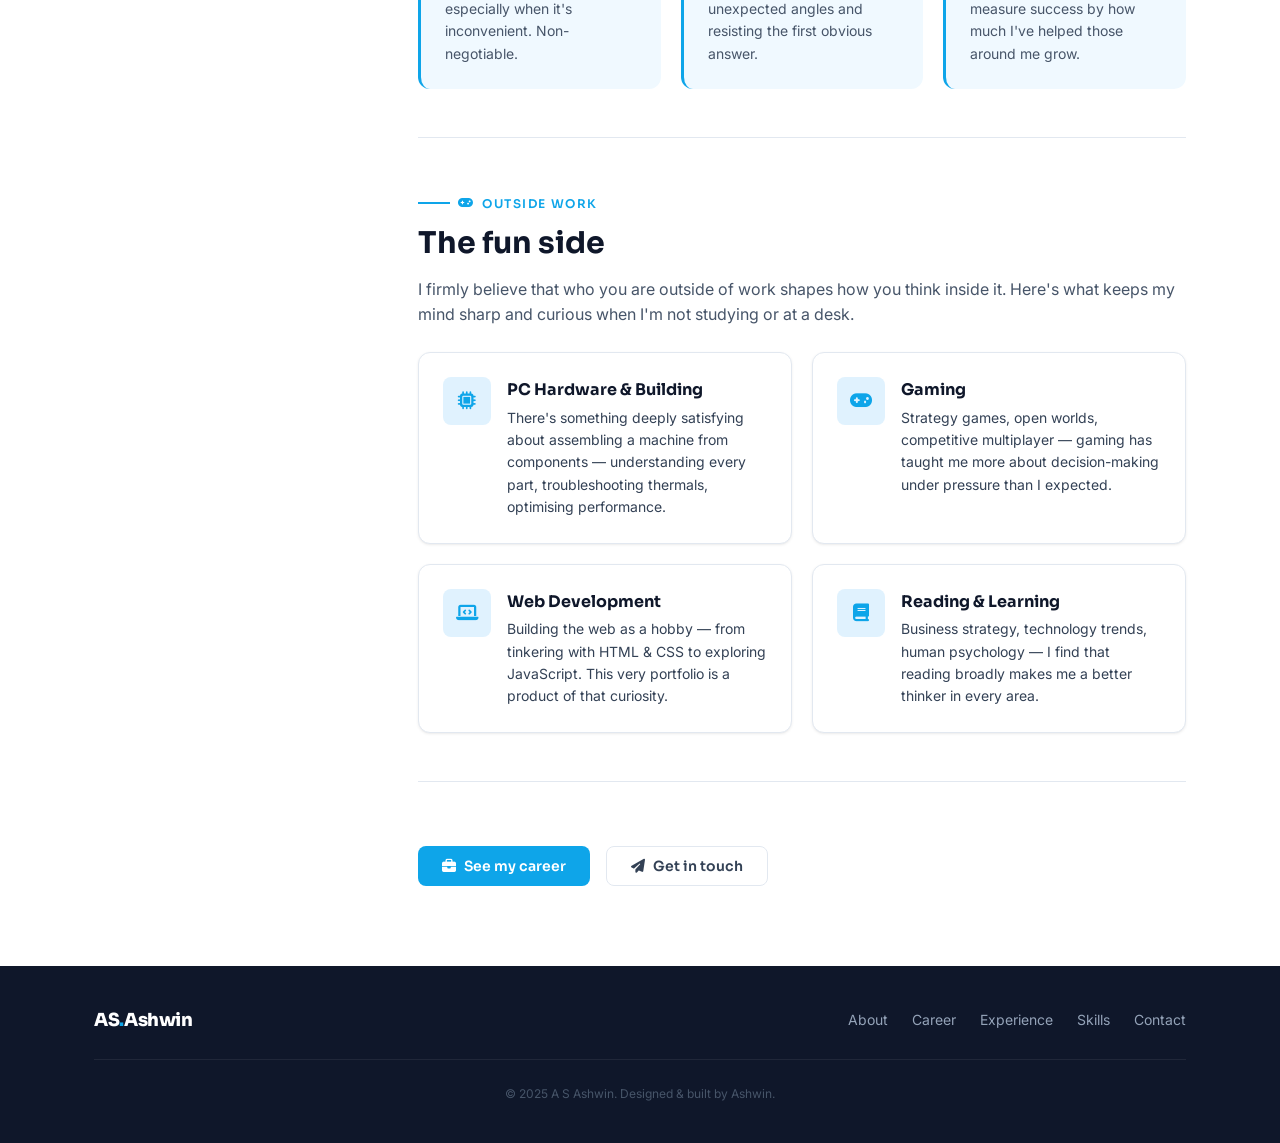
==== commit 3e31ca66: "Remove contact details from about.html Removed contact detail rows from the profile section." ====
--- a/about.html
+++ b/about.html
@@ -435,28 +435,9 @@
           <i class="fab fa-linkedin-in"></i>
         </a>
       </div>
-
-      <div class="profile-divider"></div>
-
-      <!-- Contact detail rows -->
-      <div class="profile-links">
-        <a href="mailto:ashwin22as@gmail.com" class="profile-link">
-          <i class="fas fa-envelope"></i>
-          ashwin22as@gmail.com
-        </a>
-        <a href="https://github.com/glitch-047" target="_blank" rel="noopener" class="profile-link">
-          <i class="fab fa-github"></i>
-          github/glitch-047
-        </a>
-        <a href="https://www.linkedin.com/in/ashwin-a-s-323aa7279" target="_blank" rel="noopener" class="profile-link">
-          <i class="fab fa-linkedin-in"></i>
-          linkedin/ashwin-a-s
-        </a>
-      </div>
-
-    </div><!-- end .profile-body -->
-  </div><!-- end .profile-card -->
-</aside>
+            </div><!-- end .profile-body -->
+            </div><!-- end .profile-card -->
+          </aside>
 
           <!-- Story content -->
           <article>
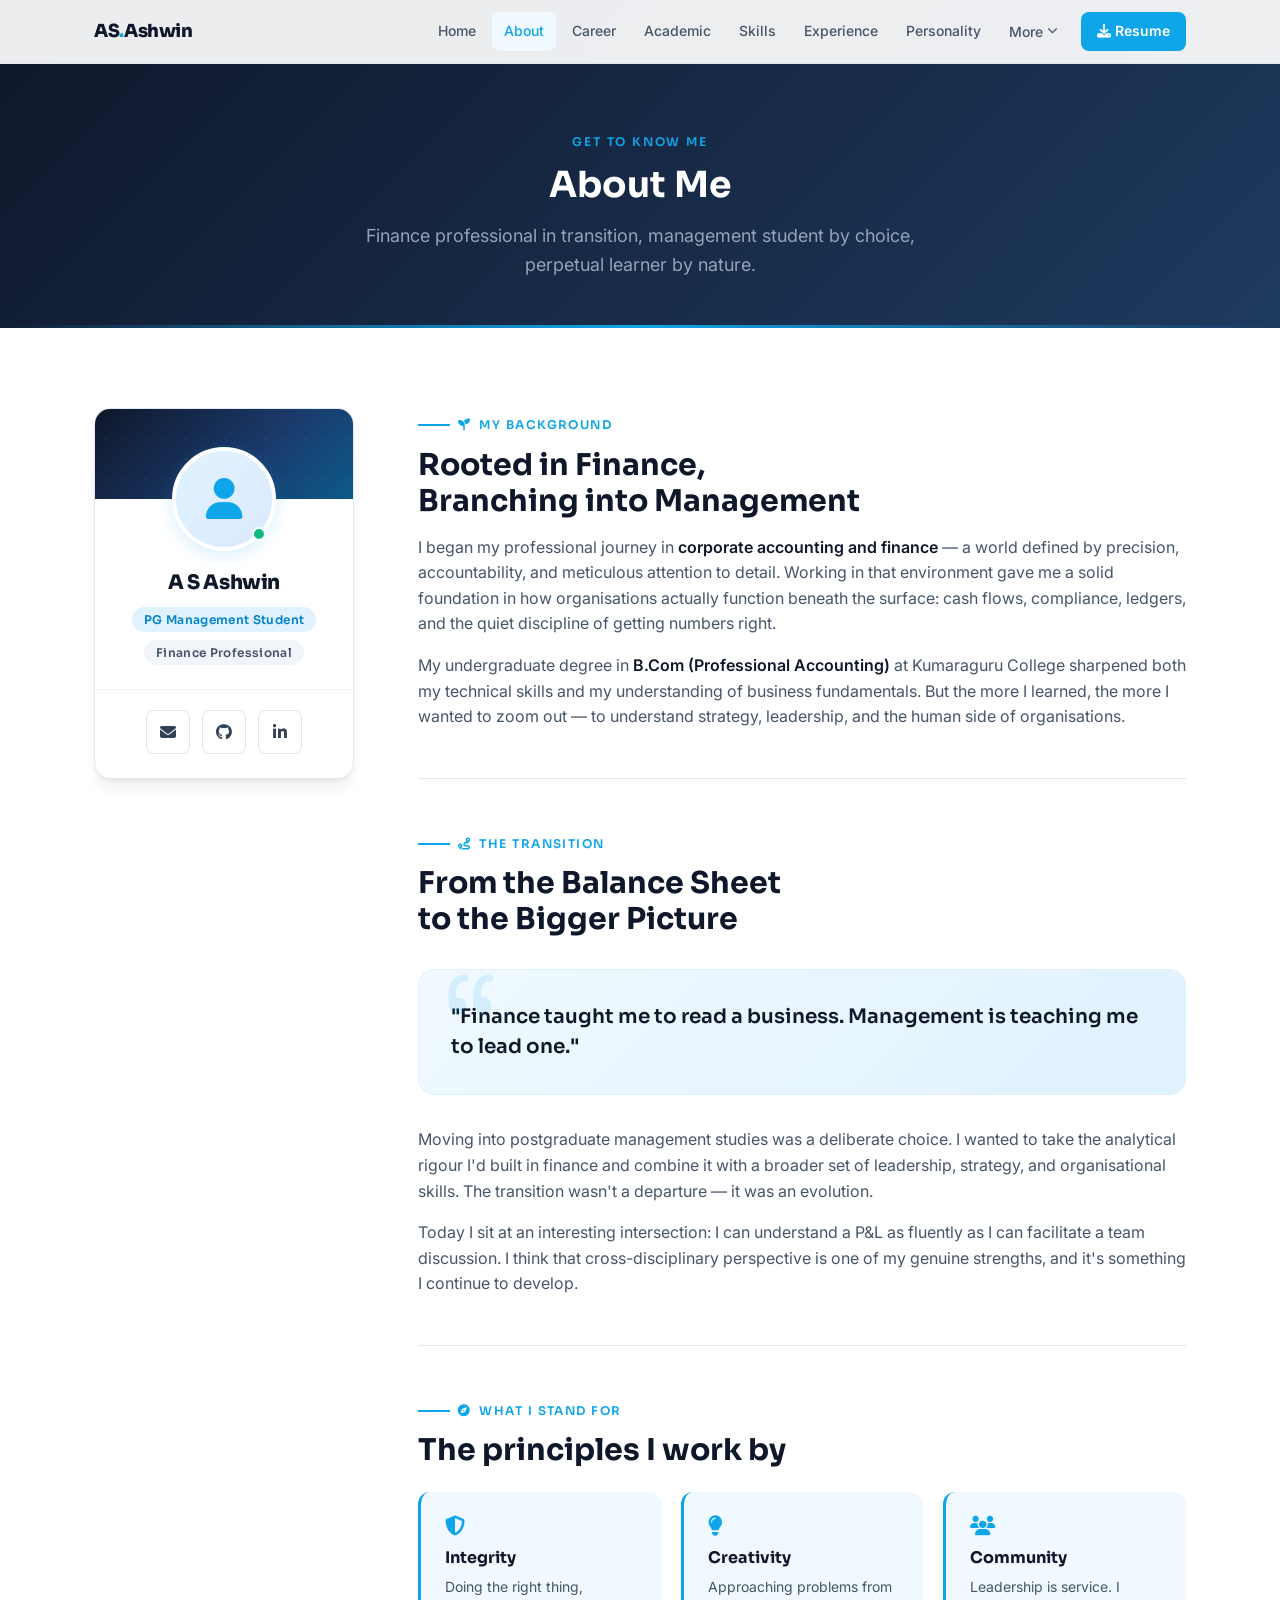
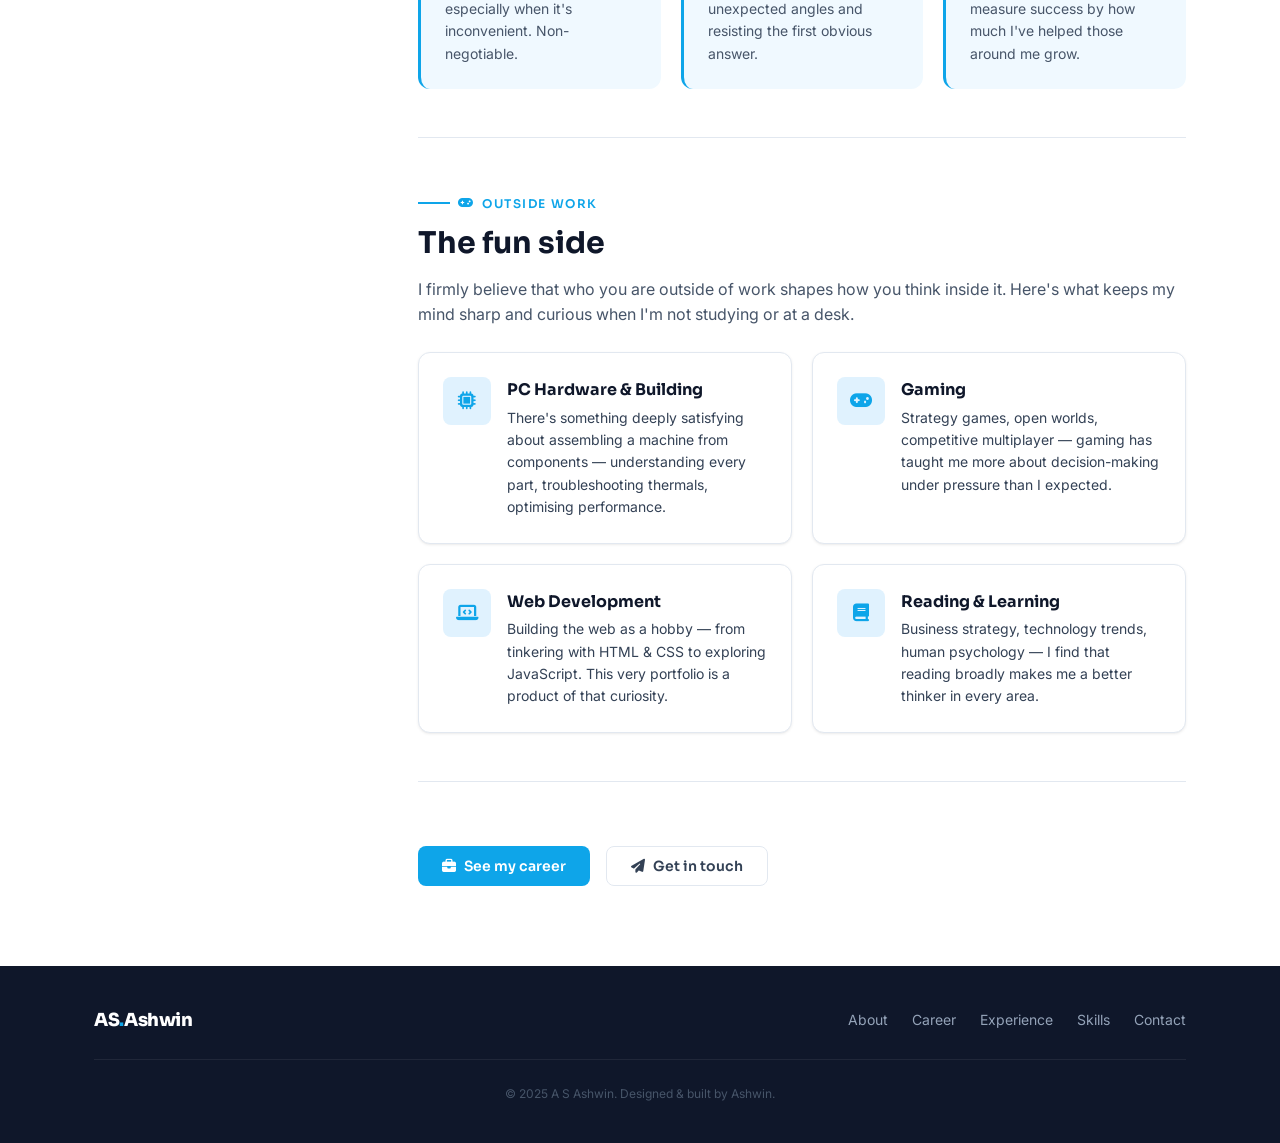
==== commit 9834be47: "Update about.html" ====
--- a/about.html
+++ b/about.html
@@ -362,6 +362,7 @@
         <li><a href="academic-journey.html">Academic</a></li>
         <li><a href="skills.html">Skills</a></li>
         <li><a href="experience.html">Experience</a></li>
+        <li><a href="personality.html">Personality</a></li>
         <li class="nav-dropdown" id="navDropdown">
           <button class="nav-dropdown-toggle" id="navDropdownToggle" aria-haspopup="true" aria-expanded="false">
             More <i class="fas fa-chevron-down"></i>
@@ -375,7 +376,7 @@
             <a href="contact.html" role="menuitem"><i class="fas fa-paper-plane"></i> Contact</a>
           </div>
         </li>
-        <li><a href="Ashwin-Resume.pdf" class="nav-resume" target="_blank"><i class="fas fa-download"></i> Resume</a></li>
+        <li><a href="26PGDMBFS13_Ashwin A S_IMI Delhi.pdf" class="nav-resume" target="_blank"><i class="fas fa-download"></i> Resume</a></li>
       </ul>
     </div>
   </nav>
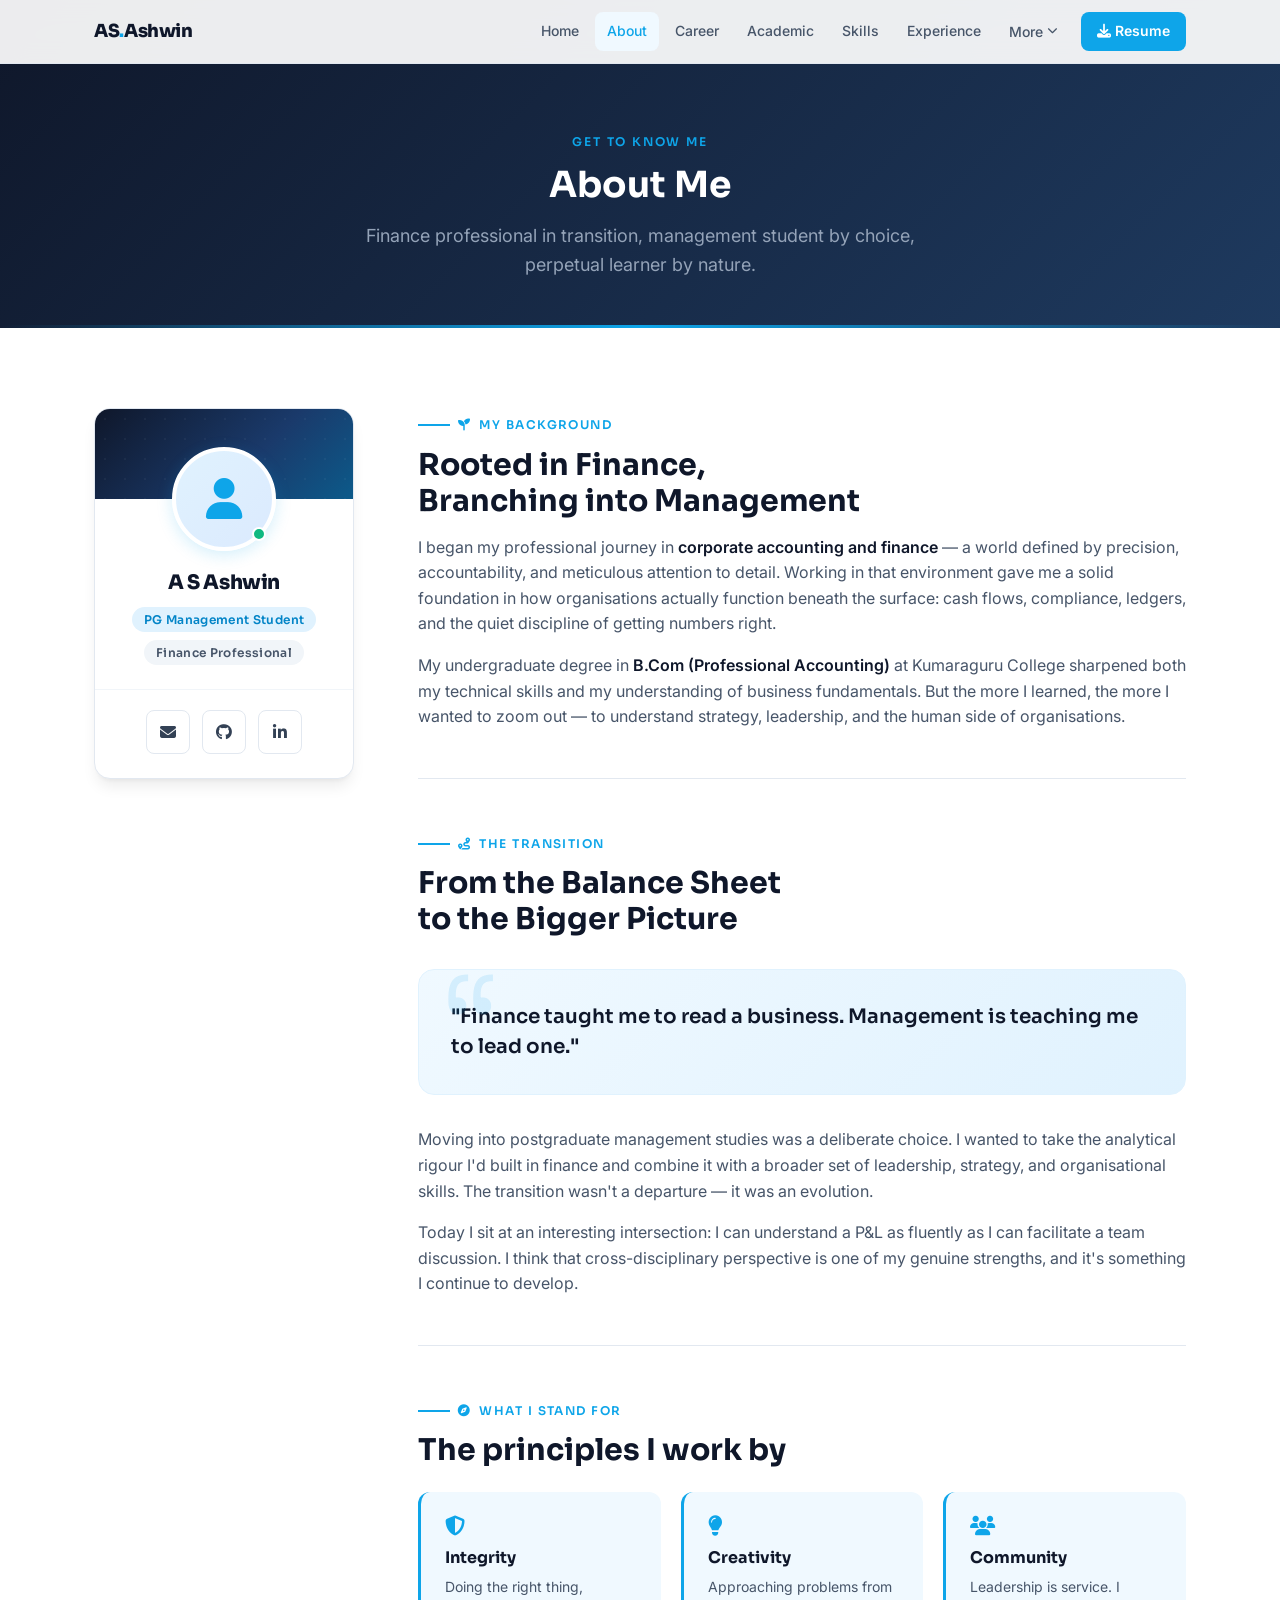
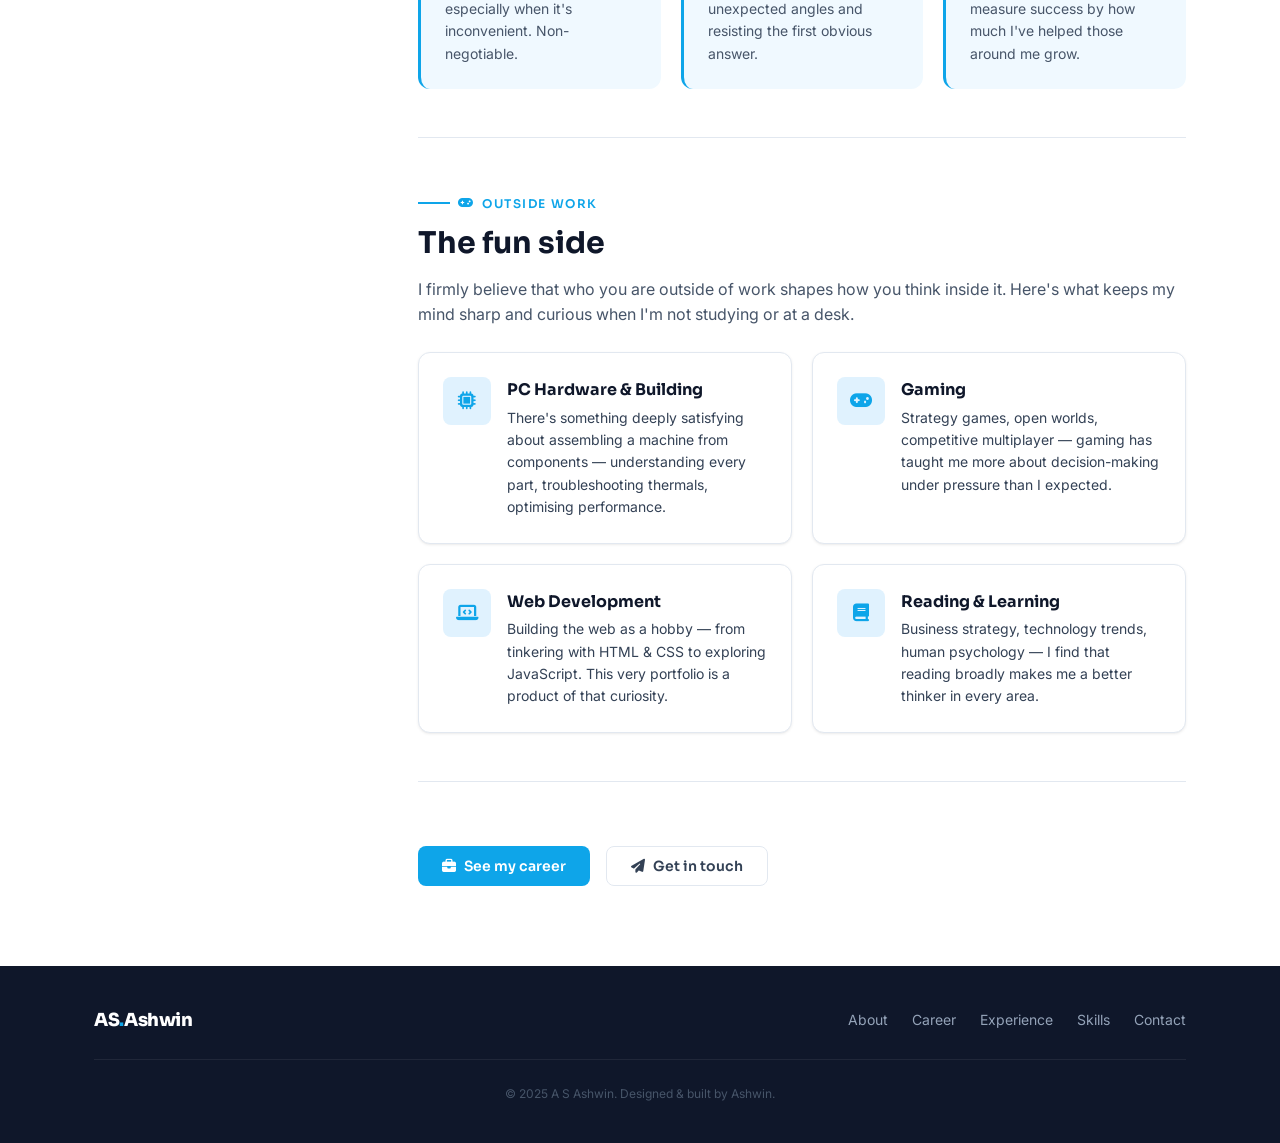
==== commit 33cb8241: "Restore Personality link in navigation Reintroduced the Personality link in the dropdown menu." ====
--- a/about.html
+++ b/about.html
@@ -362,7 +362,6 @@
         <li><a href="academic-journey.html">Academic</a></li>
         <li><a href="skills.html">Skills</a></li>
         <li><a href="experience.html">Experience</a></li>
-        <li><a href="personality.html">Personality</a></li>
         <li class="nav-dropdown" id="navDropdown">
           <button class="nav-dropdown-toggle" id="navDropdownToggle" aria-haspopup="true" aria-expanded="false">
             More <i class="fas fa-chevron-down"></i>
@@ -372,6 +371,7 @@
             <a href="participation.html" role="menuitem"><i class="fas fa-certificate"></i> Participation</a>
             <a href="courses.html" role="menuitem"><i class="fas fa-book-open"></i> Courses</a>
             <a href="publications.html" role="menuitem"><i class="fas fa-scroll"></i> Publications</a>
+            <a href="personality.html" role="menuitem"><i class="fas fa-head-side"></i>i Personality</a>
             <div class="nav-dropdown-divider"></div>
             <a href="contact.html" role="menuitem"><i class="fas fa-paper-plane"></i> Contact</a>
           </div>
